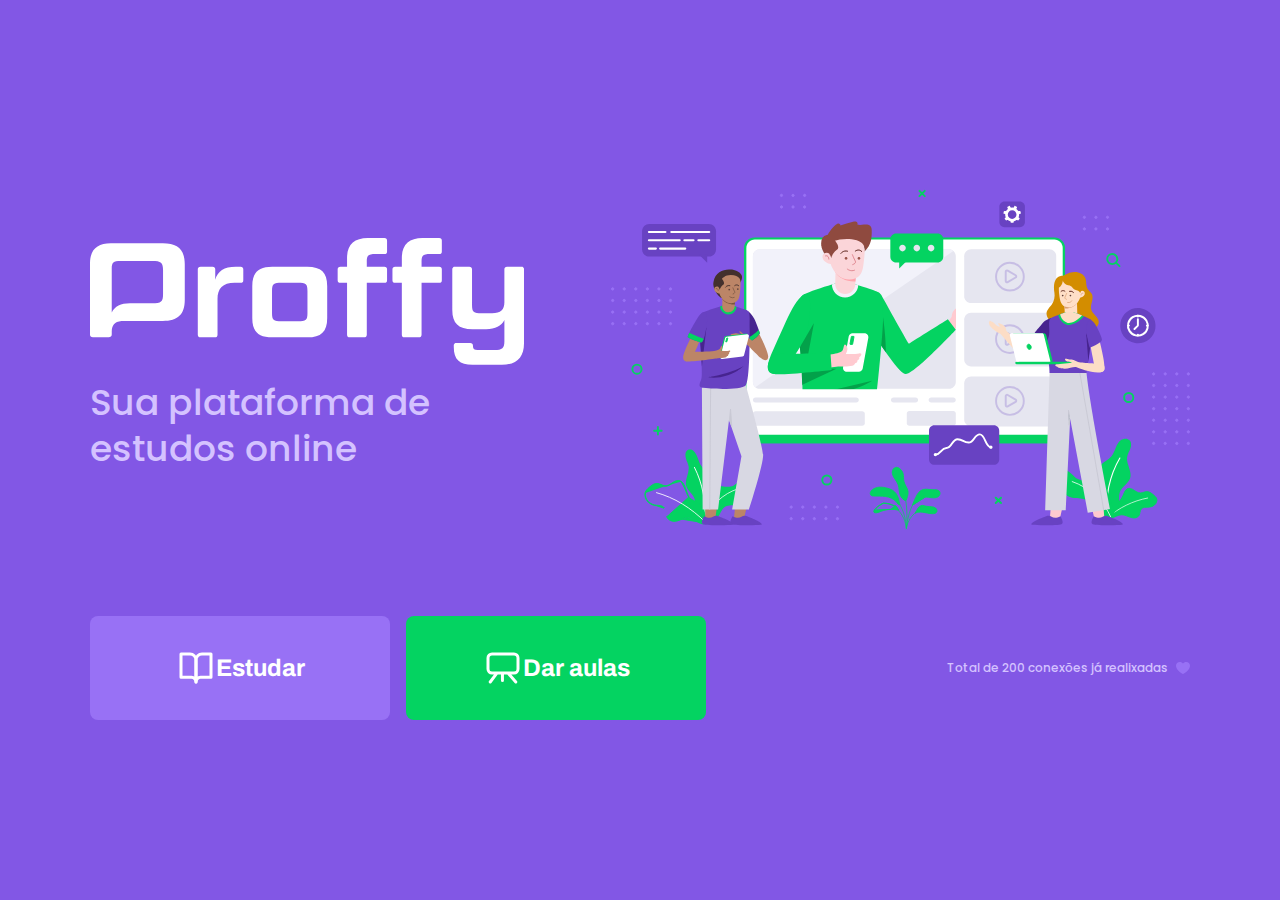
==== study.html @ c6a596a3 "Página para os alunos estudarem" ====
<!DOCTYPE html>
<html lang="en, pt-br">

<head>
    <meta charset="UTF-8">
    <meta name="viewport" content="width=device-width, initial-scale=1.0">
    <title>Proffy | Sua plataforma de estudos</title>

    <link
        href="https://fonts.googleapis.com/css2?family=Archivo:wght@400;700&amp;family=Poppins:wght@400;600&amp;display=swap"
        rel="stylesheet">
    <link rel="stylesheet" href="/styles/main.css">
    <link rel="stylesheet" href="/styles/partials/page-landing.css">

</head>

<body id="page-landing">
    <div id="container">
        <div class="logo-container">
            <img src="/images/logo.svg" alt="Proffy">
            <h2>Sua plataforma de estudos online</h2>
        </div>

        <img class="hero-image" src="/images/landing.svg" alt="Plataforma de estudos">

        <div class="buttons-container">
            <a class="study" href="/study.html">
                <img src="/images/icons/study.svg" alt="Estudar">
                Estudar
            </a>
            <a class="give-classes" href="/give-classes.html">
                <img src="/images/icons/give-classes.svg" alt="Dar aulas">
                Dar aulas
            </a>
        </div>

        <p class="total-connections">
            Total de 200 conexões já realixadas
            <img src="/images/icons/purple-heart.svg" alt="Coração Roxo">
        </p>

    </div>
</body>

</html>
---- styles/main.css ----
:root {
    --color-background: #F0F0F7;
    --color-primary-lighter: #9871F5;
    --color-primary-light: #916BEA;
    --color-primary: #8257E5;
    --color-primary-dark: #774DD6;
    --color-primary-darker: #6842c2;
    --color-secondary: #04D361;
    --color-secondary-dark: #04BF58;
    --color-title-in-primary: #FFFFFF;
    --color-text-in-primary: #D4C2FF;
    --color-text-title: #32264D;
    --color-text-complement: #9C98A6;
    --color-text-base: #6A6180;
    --color-line-in-white: #E6E6F0;
    --color-input-background: #F8F8FC;
    --color-button-text: #FFFFFF;
    --color-box-base: #FFFFFF;
    --color-box-footer: #FAFAFC;
    --color-small-info: #C1BCCC;
    font-size: 60%; /* controle das medidas rem */
}

* {
    margin: 0;
    padding: 0;
    box-sizing: border-box;
}

html,
body {
    height: 100vh;
}

body {
    background: var(--color-background);
    display: flex;
    align-items: center;
    justify-items: center;
}

body,
input,
button,
textarea {
    font: 500 1.6rem Poppins;
    color: var(--color-text-base)
}

#container {
    width: 90vw;
    max-width: 700px;
}

@media (min-width: 700px) {
    :root {
        font-size: 62.5%;
    }
}
---- styles/partials/page-landing.css ----
#page-landing {
    background: var(--color-primary);
    display: flex;
    align-items: center;
    justify-content: center;
}

#page-landing #container {
    color: var(--color-text-in-primary)
}

.logo-container img {
    height: 10rem;
}

.logo-container {
    text-align: center;
    margin-bottom: 3.2rem;
}

.logo-container h2{
    font-weight: 500;
    font-size: 3.6rem;
    line-height: 4.6rem;
    margin-top: 0.8rem;
}

.hero-image {
    width: 100%;
}

.buttons-container {
    display: flex;
    justify-content: center;
    margin: 3.2rem 0;
}

.buttons-container a {
    width: 30rem;
    height: 10.4rem;
    border-radius: 0.8rem;
    margin-right: 1.6rem;
    font: 700 2.4rem Archivo;
    display: flex;
    align-items: center;
    justify-content: center;
    text-decoration: none;
    transition: background 0.2s;
    color: var(--color-button-text)
}

.buttons-container a img {
    width: 4rem;
    margin-right: 2.4;
}

.button a {
    width: 4rem;
}

.buttons-container a.study {
    background: var(--color-primary-lighter);
}

.buttons-container a.study:hover {
    background: var(--color-primary-light);
}

.buttons-container a.give-classes {
    background: var(--color-secondary);
    margin-right: 0;
}

.buttons-container a.give-classes:hover {
    background: var(--color-secondary-dark);
}

.total-connections {
    font-size: 1.8rem;
    display: flex;
    align-items: center;
    justify-content: center;

}

.total-connections img {
    margin-left: 0.8rem;
}

@media (max-width: 699px) {
    :root {
        font-size: 40%;
    }
}

@media (min-width: 1100px) {
    #page-landing #container {
        max-width: 1100px;
        display: grid;
        grid-template-columns: 2fr 1fr 2fr;
        grid-template-rows: 350px 1fr;
        grid-template-areas: 
        "proffy image image"
        "button button texting";
        column-gap: 87px;
        row-gap: 86px;
    }

    .logo-container {
        grid-area: proffy;
        text-align: initial;
        align-self: center;
        margin: 0;
    }

    .logo-container img {
        height: 127px;
    }

    .hero-image {
        grid-area: image;
        height: 360px;

    }
    .buttons-container {
        grid-area: button;
        justify-content: flex-start;
        margin: 0;
    }

    .total-connections {
        grid-area: texting;
        justify-self: end;
        font-size: 1.2rem;
    }

}
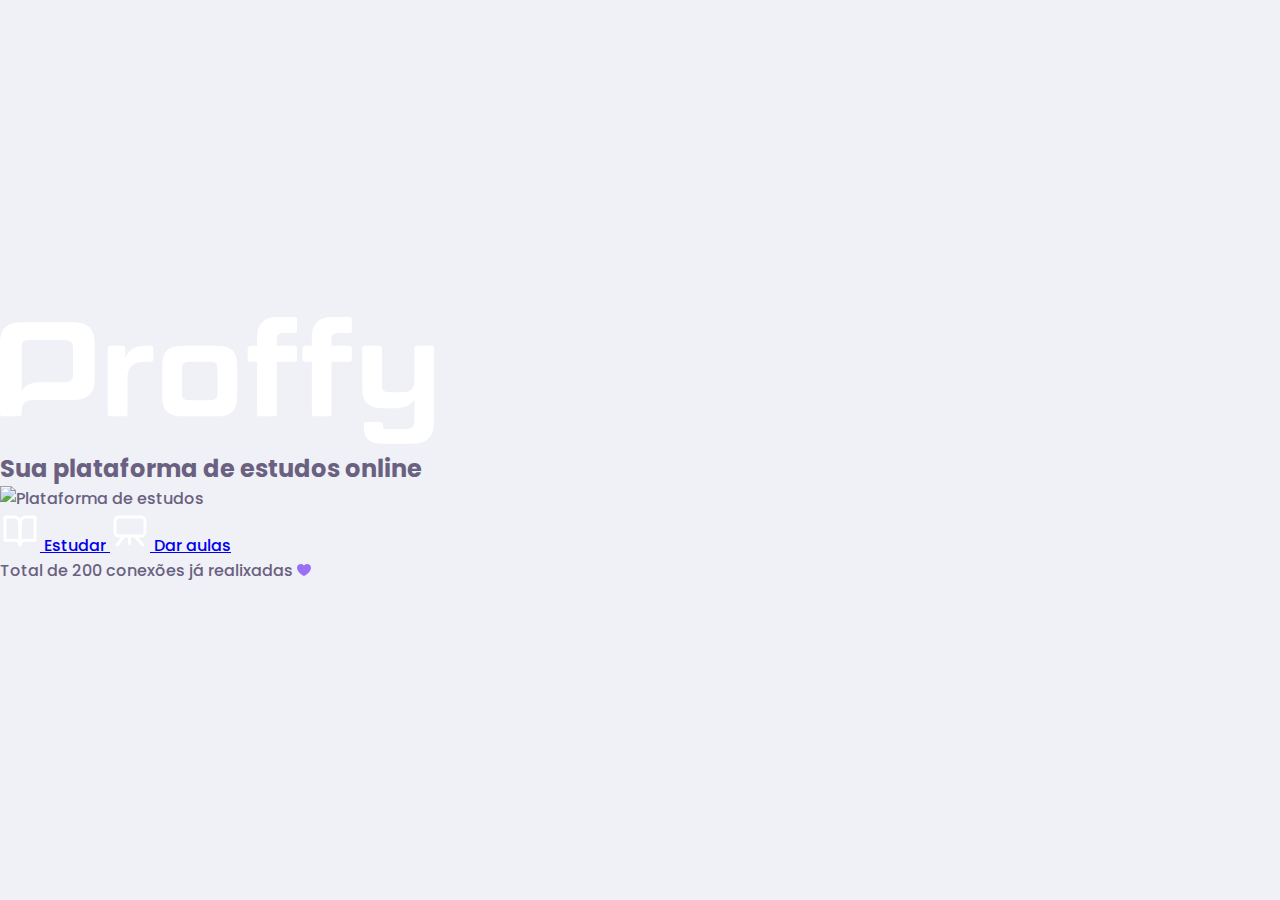
==== commit 45948d27: "Preparando arquivo para configurar a opção de Estudar" ====
--- a/study.html
+++ b/study.html
@@ -10,18 +10,18 @@
         href="https://fonts.googleapis.com/css2?family=Archivo:wght@400;700&amp;family=Poppins:wght@400;600&amp;display=swap"
         rel="stylesheet">
     <link rel="stylesheet" href="/styles/main.css">
-    <link rel="stylesheet" href="/styles/partials/page-landing.css">
+    <link rel="stylesheet" href="/styles/partials/page-study.css">
 
 </head>
 
-<body id="page-landing">
+<body id="page-study">
     <div id="container">
         <div class="logo-container">
             <img src="/images/logo.svg" alt="Proffy">
             <h2>Sua plataforma de estudos online</h2>
         </div>
 
-        <img class="hero-image" src="/images/landing.svg" alt="Plataforma de estudos">
+        <img class="hero-image" src="/images/study.svg" alt="Plataforma de estudos">
 
         <div class="buttons-container">
             <a class="study" href="/study.html">
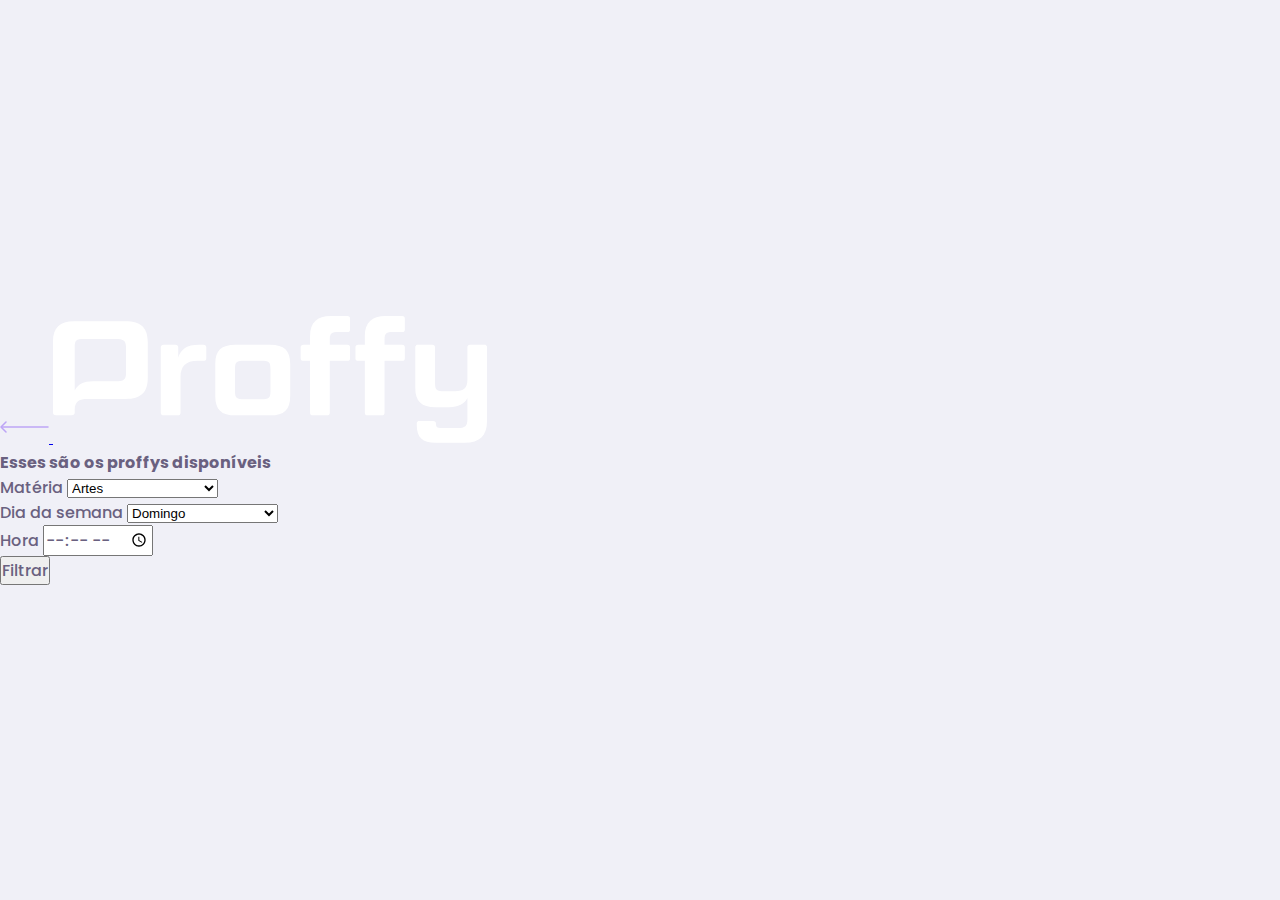
==== commit 72bd0366: "Inserido o cabeçalho e formulário para localizar o proffy" ====
--- a/study.html
+++ b/study.html
@@ -16,30 +16,53 @@
 
 <body id="page-study">
     <div id="container">
-        <div class="logo-container">
-            <img src="/images/logo.svg" alt="Proffy">
-            <h2>Sua plataforma de estudos online</h2>
-        </div>
-
-        <img class="hero-image" src="/images/study.svg" alt="Plataforma de estudos">
-
-        <div class="buttons-container">
-            <a class="study" href="/study.html">
-                <img src="/images/icons/study.svg" alt="Estudar">
-                Estudar
-            </a>
-            <a class="give-classes" href="/give-classes.html">
-                <img src="/images/icons/give-classes.svg" alt="Dar aulas">
-                Dar aulas
-            </a>
-        </div>
-
-        <p class="total-connections">
-            Total de 200 conexões já realixadas
-            <img src="/images/icons/purple-heart.svg" alt="Coração Roxo">
-        </p>
-
+        <header class="page-header">
+            <div class="top-bar-container">
+                <a href="/">
+                    <img src="/images/icons/back.svg" alt="Voltar">
+                    </a>
+                    <img src="/images/logo.svg" alt="Proffy">
+            </div>
+            <div class="header-content">
+                <strong>Esses são os proffys disponíveis</strong>
+                <form id="search-teachers">
+                    <div class="select-block">
+                        <label for="subject">Matéria</label>
+                        <select name="subject" id="subject">
+                            <option value="" disabled="" hidden="">Selecione uma opção</option>
+                            <option value="1">Artes</option>
+                            <option value="2">Biologia</option>
+                            <option value="3">Ciências</option>
+                            <option value="4">Educação física</option>
+                            <option value="5">Física</option>
+                            <option value="6">Geografia</option>
+                            <option value="7">História</option>
+                            <option value="8">Matemática</option>
+                            <option value="9">Português</option>
+                            <option value="10">Química</option>
+                        </select>
+                    </div>
+                    <div class="select-block">
+                        <label for="weekday">Dia da semana</label>
+                        <select name="weekday" id="weekday">
+                            <option value="" disabled="" hidden="">Selecione uma opção</option>
+                            <option value="0">Domingo</option>
+                            <option value="1">Segunda-feira</option>
+                            <option value="2">Terça-feira</option>
+                            <option value="3">Quarta-feira</option>
+                            <option value="4">Quinta-feira</option>
+                            <option value="5">Sexta-feira</option>
+                            <option value="6">Sábado</option>
+                        </select>
+                    </div>
+                    <div class="input-block">
+                        <label for="time">Hora</label>
+                        <input name="time" id="time" type="time" >
+                    </div>
+                    <button type="submit">Filtrar</button>
+                </form>
+            </div>
+        </header>
     </div>
 </body>
-
 </html>